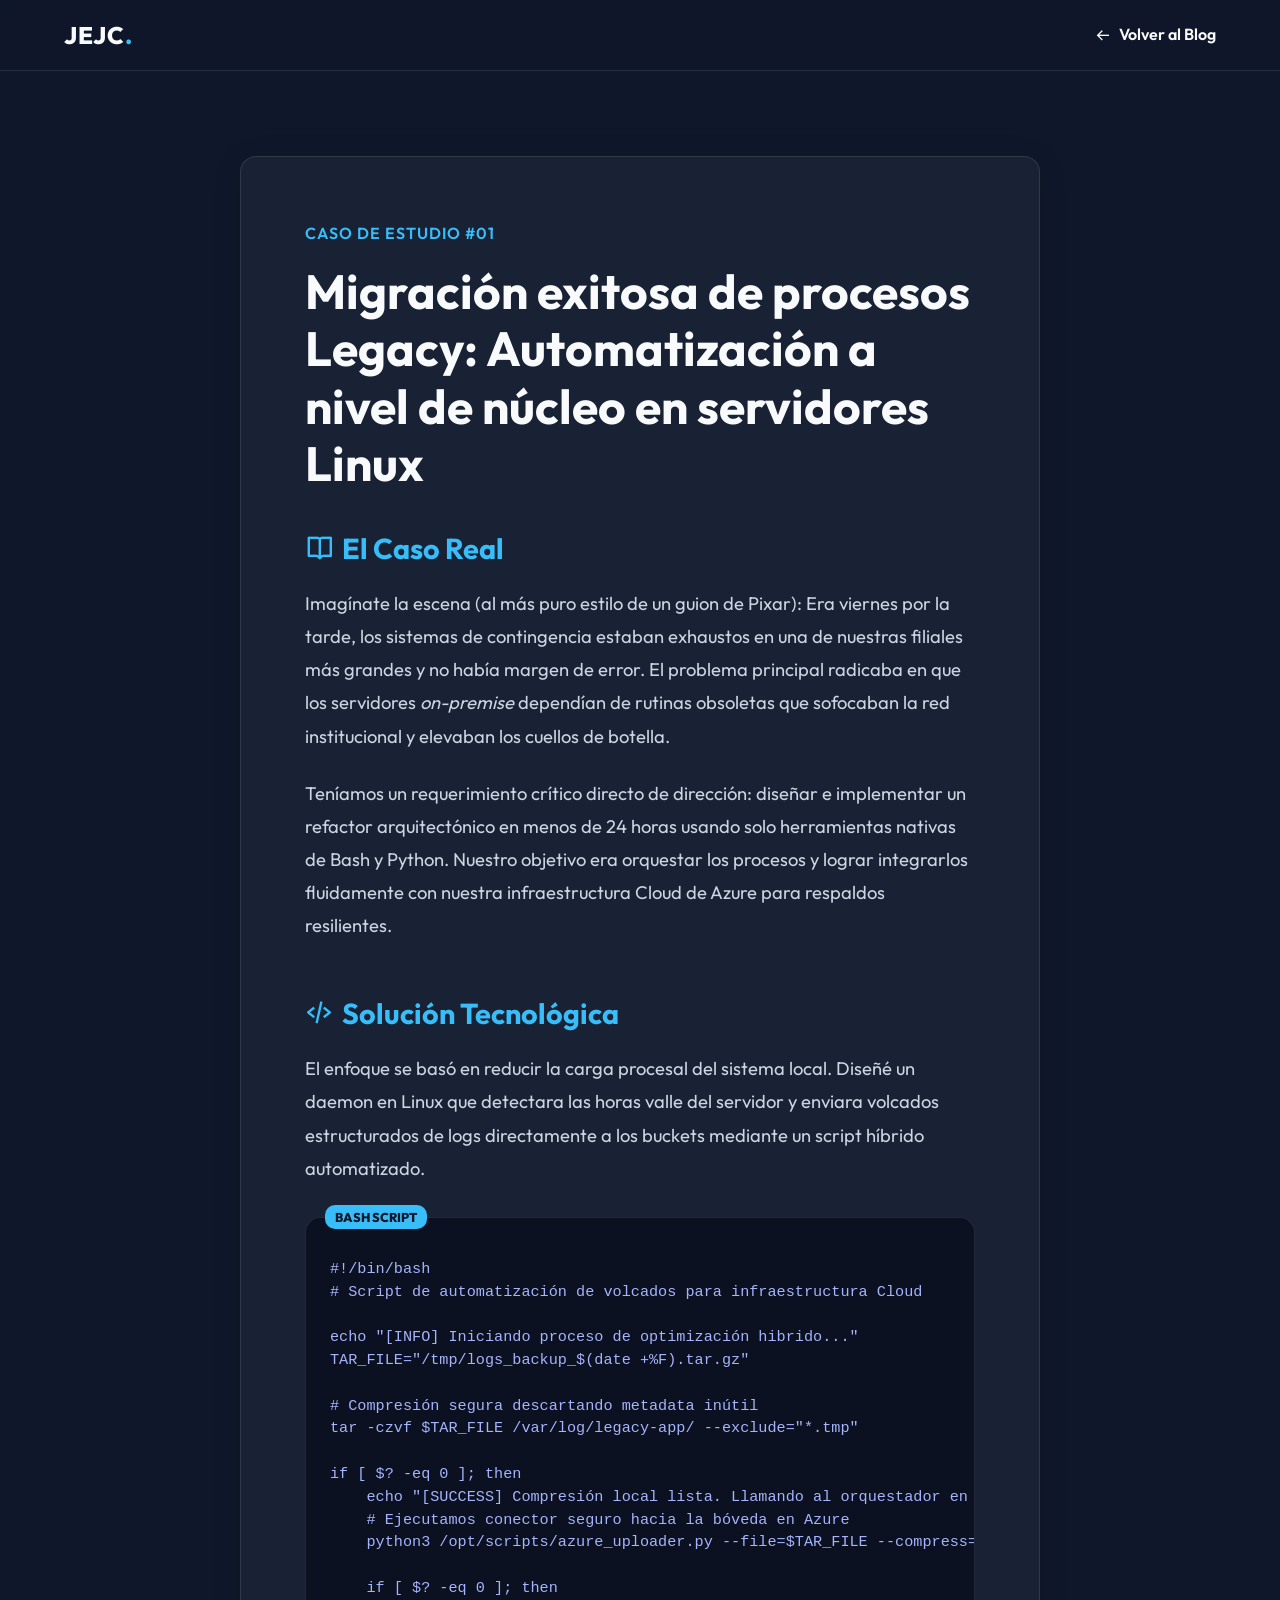
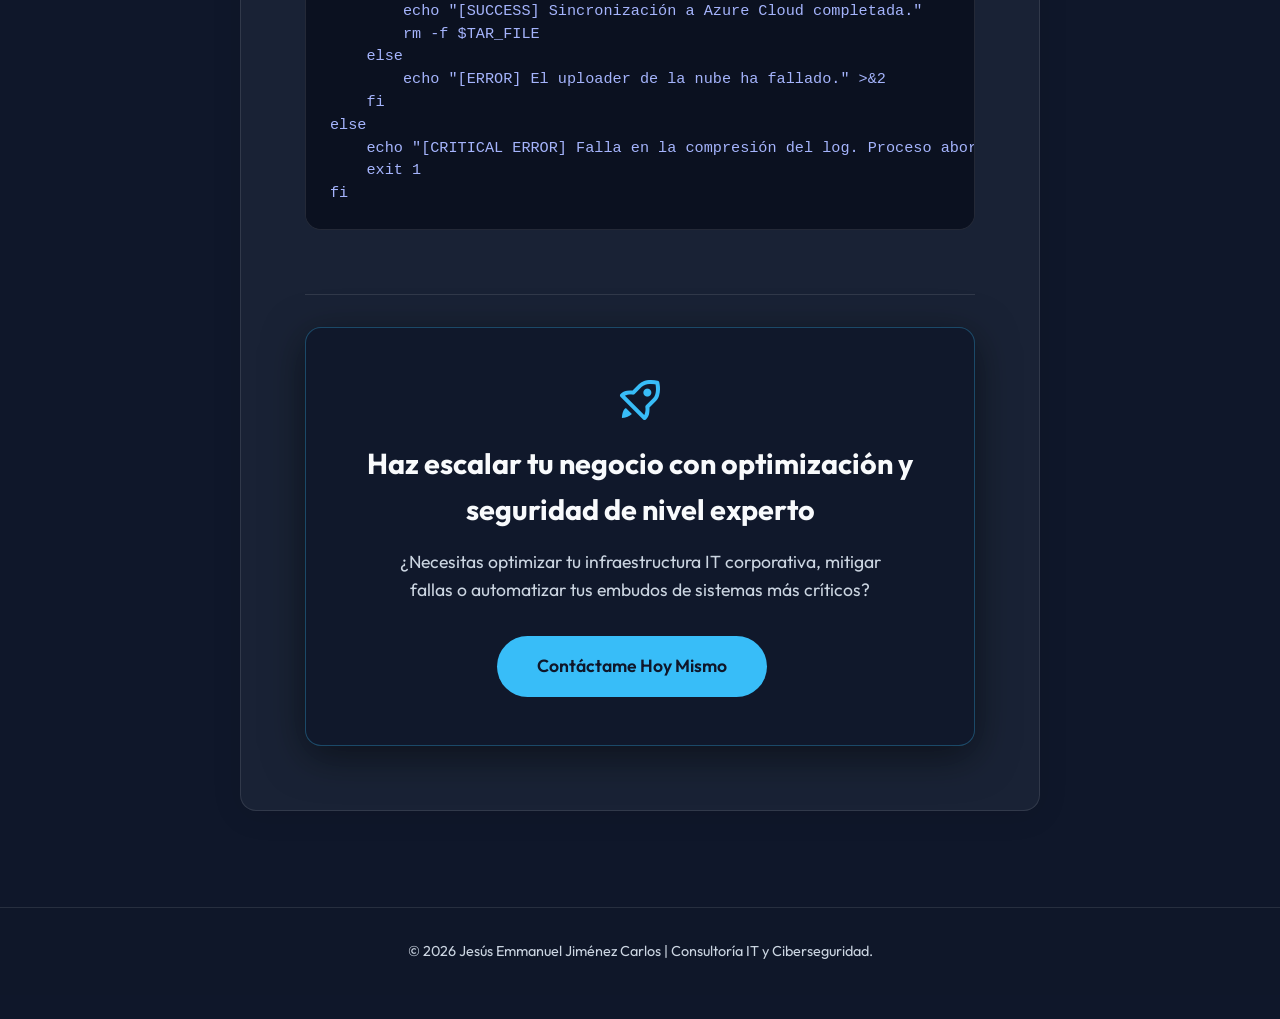
==== blog-template.html @ 7132d49c "Arquitectura SEO y Hub de contenido: Agregar Blog UX Template, Metadatos SEO y CTA de consultoría IT" ====
<!DOCTYPE html>
<html lang="es">
<head>
    <meta charset="UTF-8">
    <meta name="viewport" content="width=device-width, initial-scale=1.0">
    <title>Artículo del Blog Técnico | Jesús Emmanuel Jiménez Carlos</title>
    <meta name="description" content="Caso de estudio: Migración exitosa de procesos con Bash y Python a entornos de nube.">
    <!-- Google Fonts -->
    <link href="https://fonts.googleapis.com/css2?family=Outfit:wght@300;400;600;800&family=Playfair+Display:ital,wght@1,600&display=swap" rel="stylesheet">
    <link rel="stylesheet" href="./css/style.css">
    <!-- Boxicons -->
    <link href='https://unpkg.com/boxicons@2.1.4/css/boxicons.min.css' rel='stylesheet'>
</head>
<body>
    <!-- Navbar -->
    <header class="navbar scrolled">
        <div class="logo">JEJC<span>.</span></div>
        <nav class="nav-links">
            <a href="index.html#blog" style="display:flex; align-items:center; gap:0.5rem;"><i class='bx bx-arrow-back'></i> Volver al Blog</a>
        </nav>
    </header>

    <!-- Main Content -->
    <main class="section-padding" style="margin-top: 60px;">
        <div class="container article-container glass-panel" style="max-width:800px; padding:4rem; margin:0 auto;">
            
            <span style="color:var(--accent); font-weight:600; font-size:1rem; text-transform: uppercase; letter-spacing: 1px;">Caso de Estudio #01</span>
            
            <h1 style="font-size:3rem; margin-bottom:2rem; line-height:1.2; margin-top: 1rem;">Migración exitosa de procesos Legacy: Automatización a nivel de núcleo en servidores Linux</h1>
            
            <section style="margin-bottom: 3rem;">
                <h2 style="color:var(--accent); margin-bottom:1rem; font-size:1.8rem; display:flex; align-items:center; gap:0.5rem;"><i class='bx bx-book-open'></i> El Caso Real</h2>
                <p style="color:var(--text-muted); font-size:1.15rem; line-height:1.8; margin-bottom:1.5rem;">
                    Imagínate la escena (al más puro estilo de un guion de Pixar): Era viernes por la tarde, los sistemas de contingencia estaban exhaustos en una de nuestras filiales más grandes y no había margen de error. El problema principal radicaba en que los servidores <em>on-premise</em> dependían de rutinas obsoletas que sofocaban la red institucional y elevaban los cuellos de botella.
                </p>
                <p style="color:var(--text-muted); font-size:1.15rem; line-height:1.8;">
                    Teníamos un requerimiento crítico directo de dirección: diseñar e implementar un refactor arquitectónico en menos de 24 horas usando solo herramientas nativas de Bash y Python. Nuestro objetivo era orquestar los procesos y lograr integrarlos fluidamente con nuestra infraestructura Cloud de Azure para respaldos resilientes.
                </p>
            </section>

            <section style="margin-bottom: 3rem;">
                <h2 style="color:var(--accent); margin-bottom:1rem; font-size:1.8rem; display:flex; align-items:center; gap:0.5rem;"><i class='bx bx-code-alt'></i> Solución Tecnológica</h2>
                <p style="color:var(--text-muted); font-size:1.15rem; line-height:1.8; margin-bottom:1.5rem;">
                    El enfoque se basó en reducir la carga procesal del sistema local. Diseñé un daemon en Linux que detectara las horas valle del servidor y enviara volcados estructurados de logs directamente a los buckets mediante un script híbrido automatizado.
                </p>
                
                <!-- Code Block Area -->
                <div style="position: relative; margin-top: 2rem;">
                    <span style="position:absolute; top:-12px; left:20px; background:var(--accent); color:var(--bg-dark); padding:2px 10px; border-radius:10px; font-size:0.8rem; font-weight:800;">BASH SCRIPT</span>
                    <pre style="background:#0b1120; padding:2.5rem 1.5rem 1.5rem 1.5rem; border-radius:1rem; overflow-x:auto; border:1px solid var(--border-color); color:#a5b4fc; font-family: 'Courier New', Courier, monospace; font-size: 0.95rem; line-height: 1.5;"><code class="language-bash">#!/bin/bash
# Script de automatización de volcados para infraestructura Cloud

echo "[INFO] Iniciando proceso de optimización hibrido..."
TAR_FILE="/tmp/logs_backup_$(date +%F).tar.gz"

# Compresión segura descartando metadata inútil
tar -czvf $TAR_FILE /var/log/legacy-app/ --exclude="*.tmp"

if [ $? -eq 0 ]; then
    echo "[SUCCESS] Compresión local lista. Llamando al orquestador en Python..."
    # Ejecutamos conector seguro hacia la bóveda en Azure
    python3 /opt/scripts/azure_uploader.py --file=$TAR_FILE --compress=max
    
    if [ $? -eq 0 ]; then
        echo "[SUCCESS] Sincronización a Azure Cloud completada."
        rm -f $TAR_FILE
    else
        echo "[ERROR] El uploader de la nube ha fallado." >&2
    fi
else
    echo "[CRITICAL ERROR] Falla en la compresión del log. Proceso abortado." >&2
    exit 1
fi</code></pre>
                </div>
            </section>
            
            <!-- Call To Action -->
            <section style="margin-top: 4rem; padding-top:2rem; border-top:1px solid var(--border-color);">
                <div style="background:var(--nav-bg); padding:3rem; border-radius:1rem; text-align:center; border: 1px solid rgba(56, 189, 248, 0.3); box-shadow: 0 10px 40px rgba(0,0,0,0.5);">
                    <i class='bx bx-rocket' style="font-size: 3rem; color: var(--accent); margin-bottom: 1rem;"></i>
                    <h3 style="margin-bottom:1rem; font-size:1.8rem;">Haz escalar tu negocio con optimización y seguridad de nivel experto</h3>
                    <p style="color:var(--text-muted); margin-bottom:2rem; font-size: 1.1rem; max-width: 500px; margin-left: auto; margin-right: auto;">¿Necesitas optimizar tu infraestructura IT corporativa, mitigar fallas o automatizar tus embudos de sistemas más críticos?</p>
                    <a href="https://mx.linkedin.com/in/jes%C3%BAs-emmanuel-jim%C3%A9nez-carlos-isc" target="_blank" class="btn btn-primary" style="text-decoration:none; font-size: 1.1rem; padding: 1rem 2.5rem;">Contáctame Hoy Mismo</a>
                </div>
            </section>
        </div>
    </main>

    <!-- Footer -->
    <footer style="margin-top: auto;">
        <div class="container">
            <p>&copy; 2026 Jesús Emmanuel Jiménez Carlos | Consultoría IT y Ciberseguridad.</p>
        </div>
    </footer>
</body>
</html>
---- css/style.css ----
/* Color Palette & Variables */
:root {
    --bg-dark: #0f172a;
    --text-main: #f8fafc;
    --text-muted: #cbd5e1;
    --accent: #38bdf8;
    --accent-hover: #0ea5e9;
    --card-bg: rgba(30, 41, 59, 0.7);
    --nav-bg: rgba(15, 23, 42, 0.8);
    --border-color: rgba(255, 255, 255, 0.1);
    
    font-size: 16px;
}

* {
    margin: 0;
    padding: 0;
    box-sizing: border-box;
    scroll-behavior: smooth;
}

body {
    font-family: 'Outfit', sans-serif;
    background-color: var(--bg-dark);
    color: var(--text-main);
    overflow-x: hidden;
    line-height: 1.6;
}

/* Glassmorphism Classes */
.glass-panel {
    background: var(--card-bg);
    backdrop-filter: blur(12px);
    -webkit-backdrop-filter: blur(12px);
    border: 1px solid var(--border-color);
    border-radius: 1rem;
    box-shadow: 0 4px 30px rgba(0, 0, 0, 0.1);
}

/* Navbar */
.navbar {
    position: fixed;
    top: 0;
    left: 0;
    width: 100%;
    display: flex;
    justify-content: space-between;
    align-items: center;
    padding: 1.5rem 5%;
    z-index: 1000;
    background: var(--nav-bg);
    backdrop-filter: blur(10px);
    border-bottom: 1px solid var(--border-color);
    transition: padding 0.3s ease;
}

.navbar.scrolled {
    padding: 1rem 5%;
}

.logo {
    font-size: 1.5rem;
    font-weight: 800;
    letter-spacing: 1px;
}

.logo span {
    color: var(--accent);
}

.nav-links {
    display: flex;
}

.nav-links a {
    color: var(--text-main);
    text-decoration: none;
    margin-left: 2rem;
    font-weight: 600;
    transition: color 0.3s;
    position: relative;
}

.nav-links a::after {
    content: '';
    position: absolute;
    bottom: -5px;
    left: 0;
    width: 0;
    height: 2px;
    background-color: var(--accent);
    transition: width 0.3s;
}

.nav-links a:hover {
    color: var(--accent);
}

.nav-links a:hover::after {
    width: 100%;
}

.menu-btn {
    display: none;
    background: none;
    border: none;
    color: var(--text-main);
    font-size: 2rem;
    cursor: pointer;
}

/* Hero Section */
.hero {
    min-height: 100vh;
    display: flex;
    align-items: center;
    justify-content: space-between;
    padding: 0 5%;
    position: relative;
    overflow: hidden;
}

.blob-bg {
    position: absolute;
    width: 60vw;
    height: 60vw;
    background: radial-gradient(circle, rgba(56,189,248,0.15) 0%, rgba(15,23,42,0) 70%);
    top: -20%;
    left: -10%;
    border-radius: 50%;
    z-index: -1;
    pointer-events: none;
    animation: drift 15s infinite alternate ease-in-out;
}

@keyframes drift {
    100% {
        transform: translate(10%, 10%);
    }
}

.hero-content {
    max-width: 600px;
    z-index: 10;
}

.greeting {
    font-size: 1.25rem;
    color: var(--accent);
    font-weight: 600;
    display: block;
    margin-bottom: 0.5rem;
}

.hero-content h1 {
    font-size: 4rem;
    font-weight: 800;
    line-height: 1.1;
    margin-bottom: 1rem;
}

.hero-content h1 span {
    color: var(--accent);
    font-family: 'Playfair Display', serif;
    font-style: italic;
    font-weight: 600;
}

.role {
    font-size: 1.25rem;
    color: var(--text-muted);
    margin-bottom: 2rem;
}

.btn {
    display: inline-block;
    padding: 0.75rem 1.5rem;
    border-radius: 2rem;
    text-decoration: none;
    font-weight: 600;
    transition: all 0.3s;
}

.btn-primary {
    background-color: var(--accent);
    color: var(--bg-dark);
    margin-right: 1rem;
}

.btn-primary:hover {
    background-color: var(--accent-hover);
    transform: translateY(-3px);
    box-shadow: 0 10px 20px rgba(56, 189, 248, 0.3);
}

.btn-secondary {
    border: 2px solid var(--accent);
    color: var(--accent);
}

.btn-secondary:hover {
    background-color: var(--accent);
    color: var(--bg-dark);
    transform: translateY(-3px);
}

.abstract-shape {
    width: 300px;
    height: 300px;
    border-radius: 30% 70% 70% 30% / 30% 30% 70% 70%;
    background: linear-gradient(45deg, #38bdf8, #818cf8);
    box-shadow: 0 0 50px rgba(56, 189, 248, 0.4);
    animation: morph 8s infinite alternate ease-in-out;
}

@keyframes morph {
    0% { border-radius: 30% 70% 70% 30% / 30% 30% 70% 70%; }
    50% { border-radius: 60% 40% 30% 70% / 60% 30% 70% 40%; }
    100% { border-radius: 30% 70% 70% 30% / 30% 30% 70% 70%; }
}

/* Social Links */
.social-links {
    margin-top: 2rem;
    display: flex;
    gap: 1.25rem;
    flex-wrap: wrap; /* To prevent overflow on small screens */
}

.btn-social {
    display: flex;
    align-items: center;
    gap: 0.5rem;
    padding: 0.75rem 1.5rem;
    background: var(--card-bg);
    color: var(--text-main);
    text-decoration: none;
    border: 1px solid var(--border-color);
    border-radius: 2rem;
    font-size: 1.1rem;
    font-weight: 600;
    transition: all 0.3s;
    backdrop-filter: blur(12px);
}

.btn-social i {
    font-size: 1.5rem;
    color: var(--accent);
}

.btn-social:hover {
    background: var(--accent);
    color: var(--bg-dark);
    transform: translateY(-3px);
    box-shadow: 0 10px 20px rgba(56, 189, 248, 0.3);
}

.btn-social:hover i {
    color: var(--bg-dark);
}

/* Profile Photo in Hero */
.hero-image-placeholder {
    display: flex;
    justify-content: center;
    align-items: center;
}

.hero-img-container {
    width: 350px;
    height: 350px;
    border-radius: 30% 70% 70% 30% / 30% 30% 70% 70%;
    background: linear-gradient(45deg, #38bdf8, #818cf8);
    box-shadow: 0 0 50px rgba(56, 189, 248, 0.4);
    padding: 8px;
    animation: morph 8s infinite alternate ease-in-out;
    display: flex;
    justify-content: center;
    align-items: center;
    overflow: hidden;
}

.profile-photo {
    width: 100%;
    height: 100%;
    object-fit: cover;
    border-radius: 30% 70% 70% 30% / 30% 30% 70% 70%;
    animation: morph 8s infinite alternate ease-in-out;
}

/* Trayectoria Timeline */
.timeline {
    display: flex;
    flex-direction: column;
    gap: 2rem;
    position: relative;
    padding-left: 2rem;
    border-left: 3px solid var(--border-color);
}

.timeline-item {
    position: relative;
    padding: 2rem;
    transition: transform 0.3s, box-shadow 0.3s;
}

.timeline-item::before {
    content: '';
    position: absolute;
    width: 20px;
    height: 20px;
    background: var(--accent);
    border-radius: 50%;
    left: -2.7rem;
    top: 2.5rem;
    box-shadow: 0 0 10px var(--accent);
}

.timeline-item:hover {
    transform: translateX(10px);
    border-color: var(--accent);
}

.timeline-item h3 {
    font-size: 1.4rem;
    color: var(--text-main);
    margin-bottom: 0.5rem;
}

.timeline-item h3 span {
    color: var(--accent);
    font-weight: 600;
}

.timeline-item .date {
    display: inline-block;
    color: var(--text-muted);
    margin-bottom: 1rem;
    font-size: 0.95rem;
}

.timeline-item ul {
    list-style-type: disc;
    padding-left: 1.5rem;
    color: var(--text-muted);
}

.timeline-item ul li {
    margin-bottom: 0.5rem;
}


/* Sections Common */
.section-padding {
    padding: 6rem 5%;
}

.container {
    max-width: 1200px;
    margin: 0 auto;
}

.section-title {
    font-size: 2.5rem;
    font-weight: 800;
    margin-bottom: 3rem;
    text-align: center;
}

.section-title span {
    color: var(--accent);
}

/* Profile */
.profile-grid {
    display: grid;
    grid-template-columns: 1fr 1fr;
    gap: 3rem;
    align-items: center;
}

.profile-text p {
    font-size: 1.1rem;
    color: var(--text-muted);
    margin-bottom: 1.5rem;
}

.linkedin-container {
    padding: 2rem;
    display: flex;
    justify-content: center;
    align-items: center;
    background: #ffffff; /* White bg for linkedin badge to show best since it's "light" theme */
    border-radius: 1rem;
    box-shadow: 0 10px 30px rgba(0,0,0,0.5);
    overflow: hidden;
}

/* Proyectos Destacados */
.projects-grid {
    display: grid;
    grid-template-columns: repeat(auto-fit, minmax(300px, 1fr));
    gap: 2rem;
}

.project-card {
    padding: 2.5rem;
    transition: transform 0.3s, box-shadow 0.3s;
    display: flex;
    flex-direction: column;
    gap: 1rem;
    border-top: 4px solid var(--accent);
}

.project-card i {
    font-size: 3rem;
    color: var(--accent);
}

.project-card h3 {
    font-size: 1.3rem;
    color: var(--text-main);
    line-height: 1.3;
}

.project-card p {
    color: var(--text-muted);
    font-size: 1rem;
}

.project-card:hover {
    transform: translateY(-10px);
    box-shadow: 0 15px 30px rgba(56, 189, 248, 0.2);
}

/* Certificates */
.cert-grid {
    display: grid;
    grid-template-columns: repeat(auto-fit, minmax(300px, 1fr));
    gap: 2rem;
}

.cert-card {
    padding: 2rem;
    text-align: center;
    transition: transform 0.3s, box-shadow 0.3s;
    text-decoration: none;
    display: flex;
    flex-direction: column;
    justify-content: center;
    align-items: center;
    color: var(--text-main);
}

.cert-card:hover {
    transform: translateY(-10px);
    box-shadow: 0 15px 30px rgba(14, 165, 233, 0.2);
    border-color: var(--accent);
}

.cert-card i {
    font-size: 4rem;
    color: var(--accent);
    margin-bottom: 1rem;
}

.cert-card h3 {
    font-size: 1.25rem;
    margin-bottom: 0.5rem;
    line-height: 1.3;
}

.cert-card .btn-small {
    margin-top: 1.5rem;
    padding: 0.5rem 1rem;
    color: var(--accent);
    border: 1px solid var(--accent);
    border-radius: 1.5rem;
    font-size: 0.9rem;
    transition: all 0.3s;
}

.cert-card:hover .btn-small {
    background: var(--accent);
    color: var(--bg-dark);
}

/* Footer */
footer {
    text-align: center;
    padding: 2rem 5%;
    border-top: 1px solid var(--border-color);
    background: var(--nav-bg);
}

footer p {
    color: var(--text-muted);
    font-size: 0.9rem;
}

/* Media Queries for responsiveness */
@media (max-width: 900px) {
    .hero-content h1 {
        font-size: 3rem;
    }
    .profile-grid {
        grid-template-columns: 1fr;
    }
    .hero {
        flex-direction: column;
        justify-content: center;
        text-align: center;
        gap: 3rem;
        padding-top: 8rem;
    }
    .abstract-shape {
        width: 250px;
        height: 250px;
    }
}

@media (max-width: 768px) {
    .menu-btn {
        display: block;
    }
    .nav-links {
        position: absolute;
        top: 100%;
        left: 0;
        width: 100%;
        background: var(--nav-bg);
        flex-direction: column;
        display: none;
        padding: 1rem 0;
        backdrop-filter: blur(10px);
        border-bottom: 1px solid var(--border-color);
    }
    .nav-links.active {
        display: flex;
    }
    .nav-links a {
        margin: 1rem 0;
        text-align: center;
    }
}
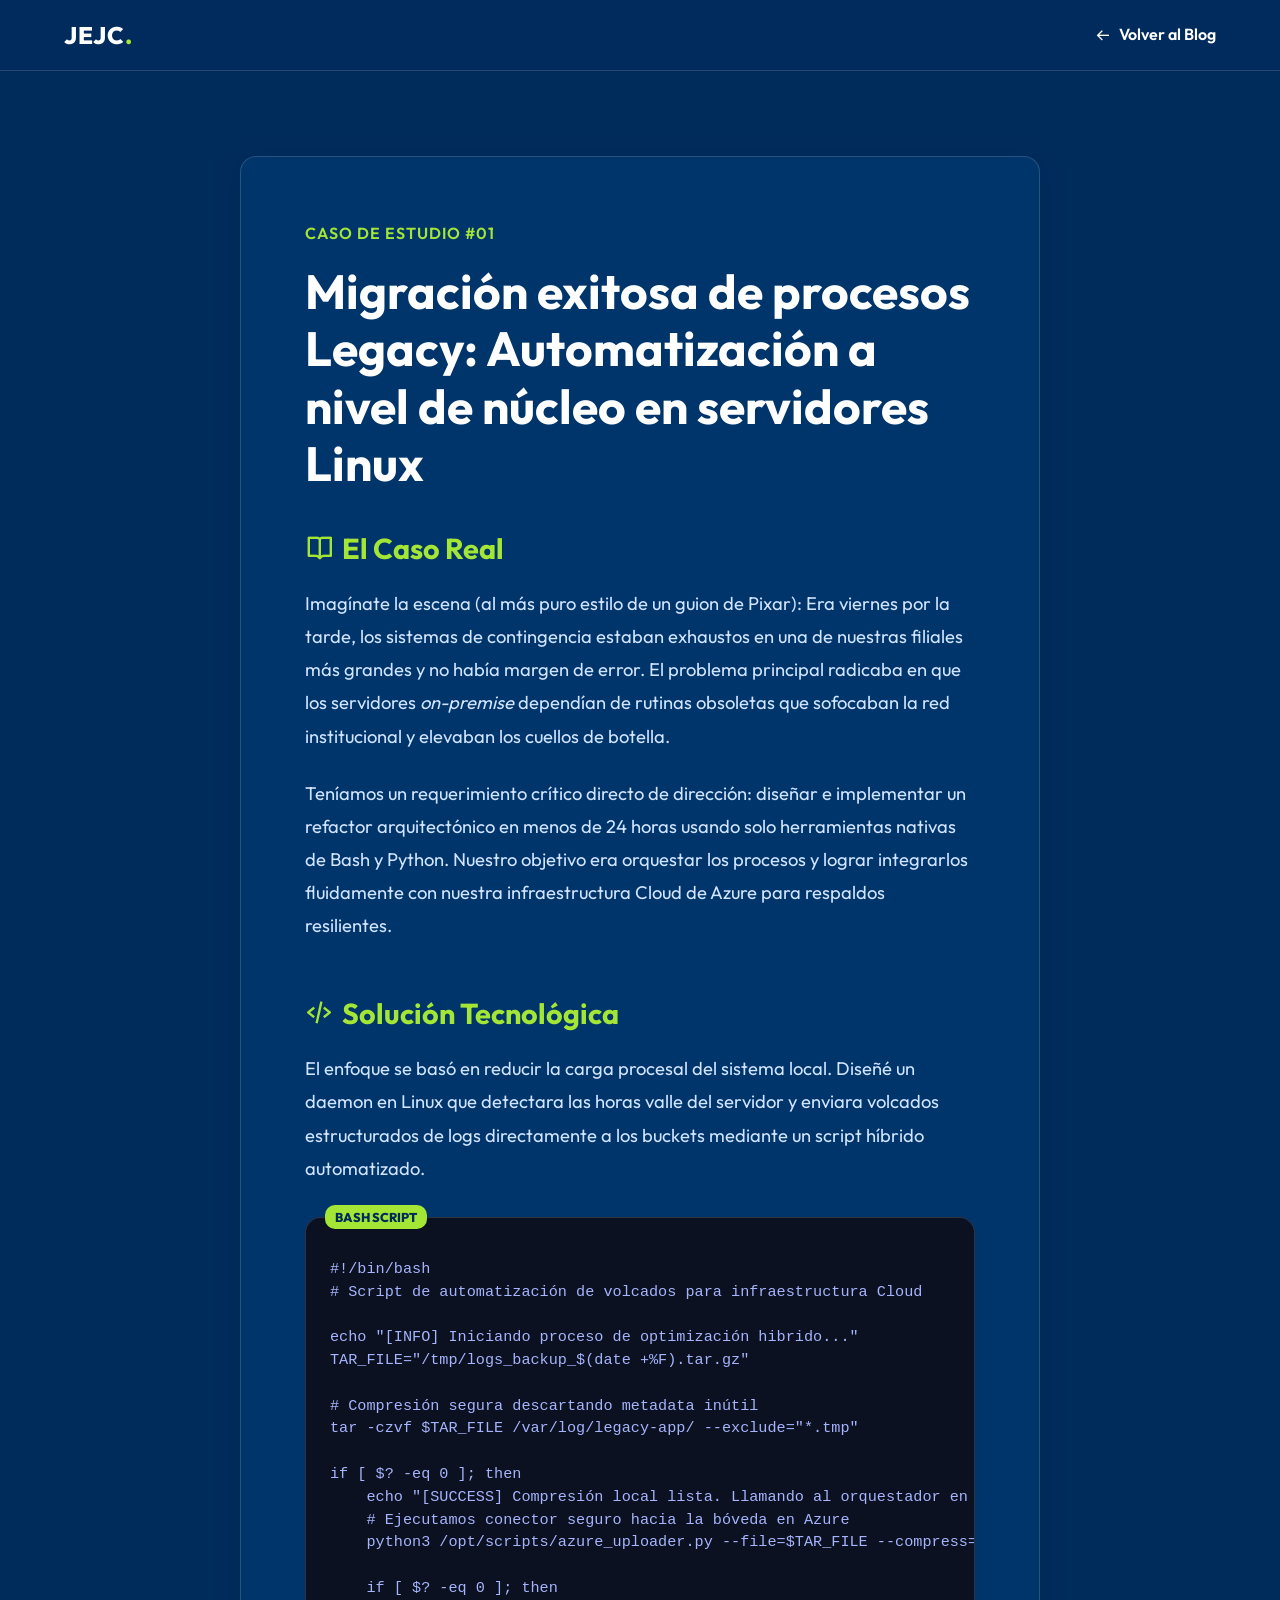
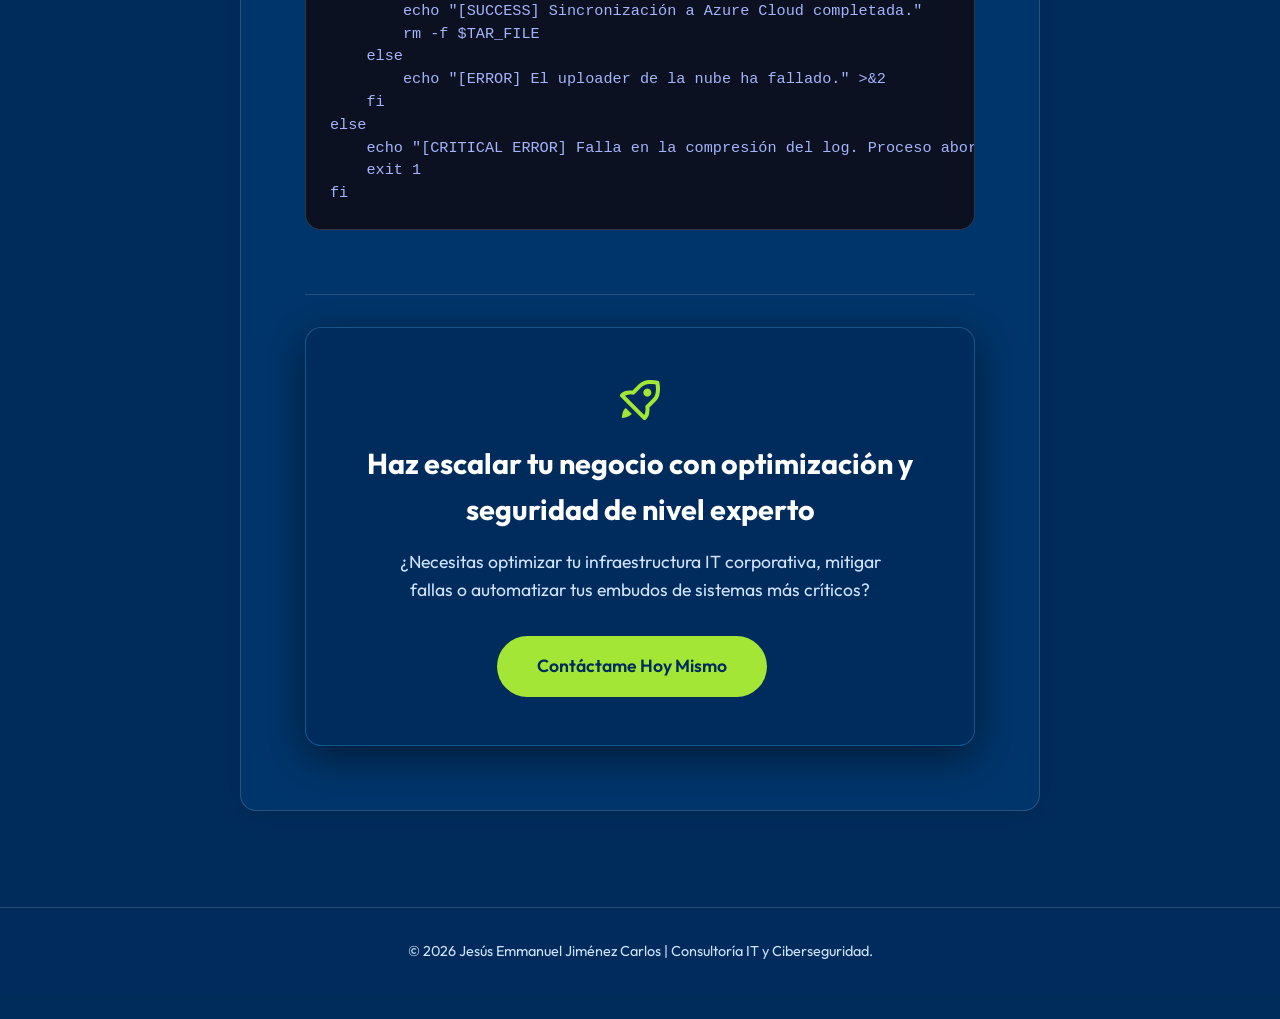
==== commit 851e8c5b: "Arquitectura de Idiomas: Intercambiar a Inglés como index default y añadir pop-up de notificación pa" ====
--- a/blog-template.html
+++ b/blog-template.html
@@ -16,7 +16,7 @@
     <header class="navbar scrolled">
         <div class="logo">JEJC<span>.</span></div>
         <nav class="nav-links">
-            <a href="index.html#blog" style="display:flex; align-items:center; gap:0.5rem;"><i class='bx bx-arrow-back'></i> Volver al Blog</a>
+            <a href="es.html#blog" style="display:flex; align-items:center; gap:0.5rem;"><i class='bx bx-arrow-back'></i> Volver al Blog</a>
         </nav>
     </header>
 
--- a/css/style.css
+++ b/css/style.css
@@ -1,13 +1,12 @@
-/* Color Palette & Variables */
 :root {
-    --bg-dark: #0f172a;
-    --text-main: #f8fafc;
-    --text-muted: #cbd5e1;
-    --accent: #38bdf8;
-    --accent-hover: #0ea5e9;
-    --card-bg: rgba(30, 41, 59, 0.7);
-    --nav-bg: rgba(15, 23, 42, 0.8);
-    --border-color: rgba(255, 255, 255, 0.1);
+    --bg-dark: #002c5c; /* Un Azul Rey profundo y elegante pero más brillante que el anterior */
+    --text-main: #ffffff; /* Blanco puro para máximo contraste */
+    --text-muted: #d0e4ff; /* Blanco con un sutil azul claro para lectura suave */
+    --accent: #a3e635; /* Verde Limón brillante para botones interactivos */
+    --accent-hover: #84cc16; /* Verde Limón oscuro para efecto deslizamiento */
+    --card-bg: rgba(0, 60, 118, 0.6); /* Cajas ligeramente más claras que el fondo */
+    --nav-bg: rgba(0, 44, 92, 0.9);
+    --border-color: rgba(255, 255, 255, 0.15);
     
     font-size: 16px;
 }
